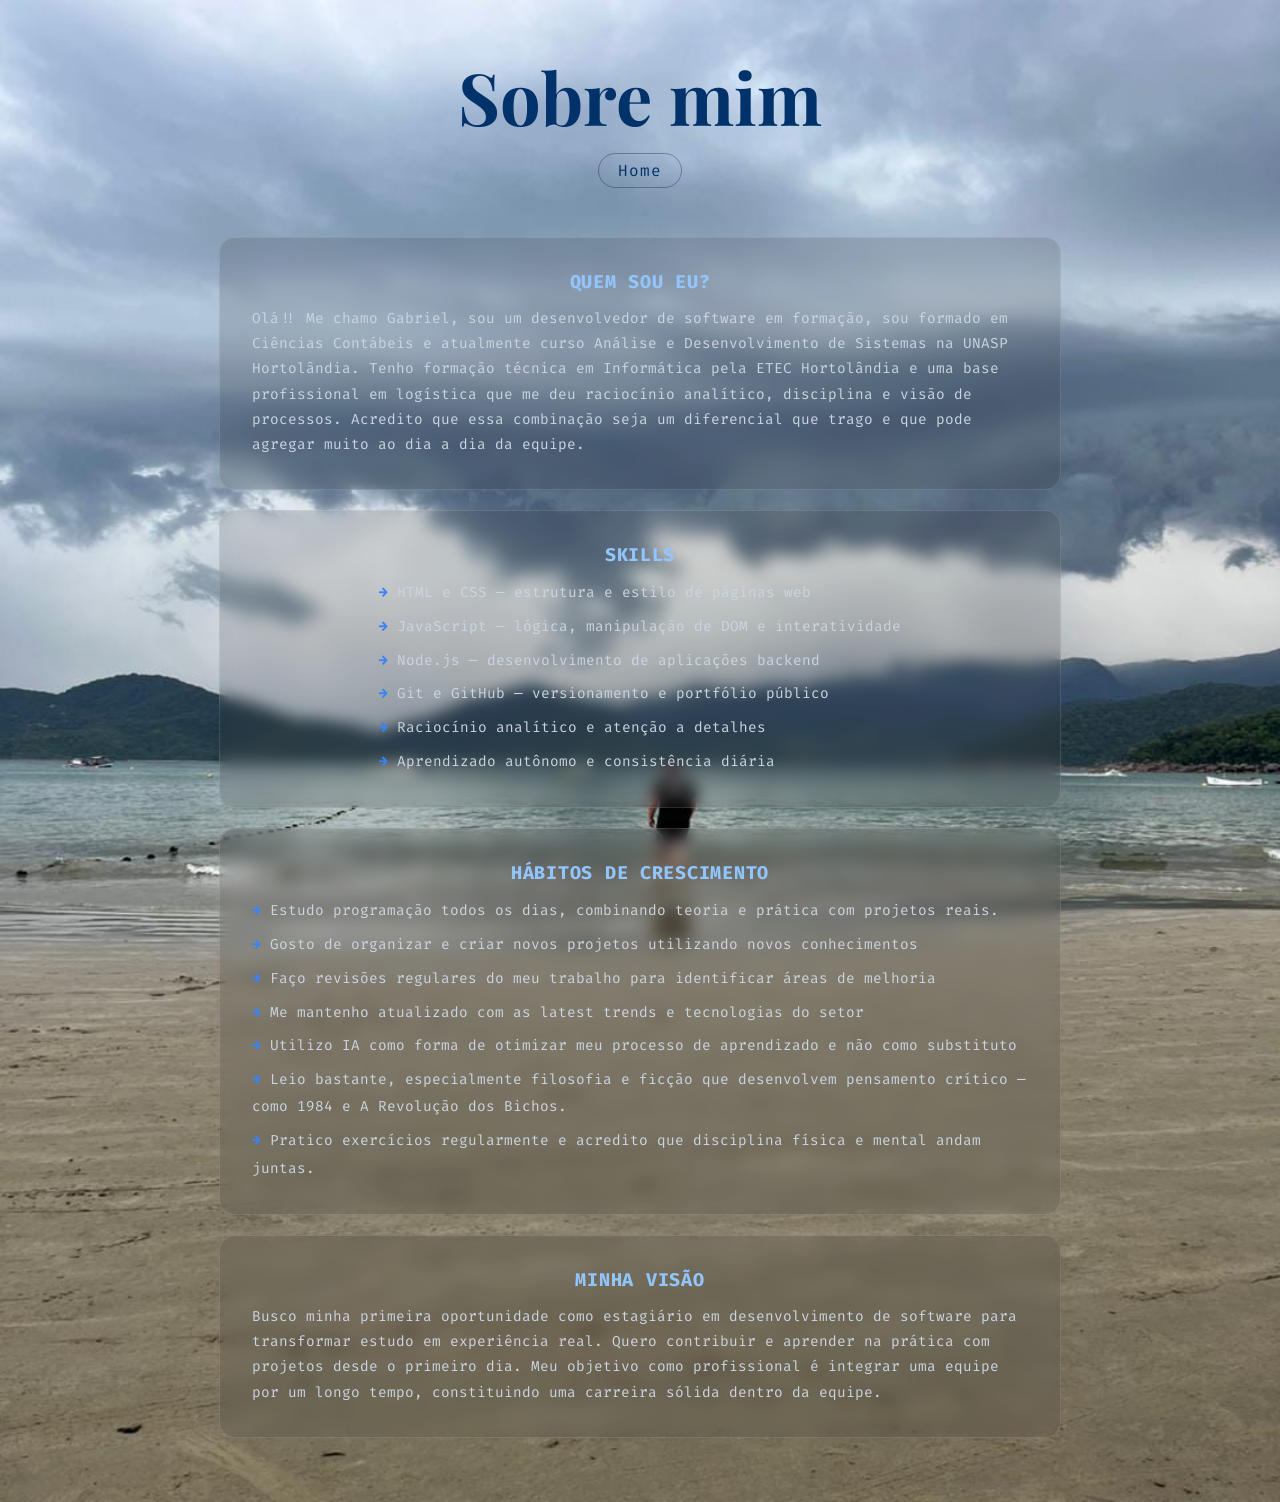
==== sobremim.html @ c9d1682e "Atualizando partes do projeto: sobremim, foto perfil e projetos" ====
<!DOCTYPE html>
<html lang="en">
<head>

    <link rel="preconnect" href="https://fonts.googleapis.com">
    <link rel="preconnect" href="https://fonts.gstatic.com" crossorigin>
    
    <meta charset="UTF-8">
    <meta name="viewport" content="width=device-width, initial-scale=1.0">
    <title>Sobre mim</title>
    <link rel="stylesheet" href="styles/sobremim.css">

    <link href="https://fonts.googleapis.com/css2?family=Archivo:ital,wght@0,100..900;1,100..900&family=Asap:ital,wght@0,100..900;1,100..900&family=Fira+Code:wght@300..700&family=Poppins:ital,wght@0,100;0,200;0,300;0,400;0,500;0,600;0,700;0,800;0,900;1,100;1,200;1,300;1,400;1,500;1,600;1,700;1,800;1,900&display=swap" rel="stylesheet">
    <link href="https://fonts.googleapis.com/css2?family=Archivo:ital,wght@0,100..900;1,100..900&family=Asap:ital,wght@0,100..900;1,100..900&family=Cherry+Cream+Soda&family=Fira+Code:wght@300..700&family=Playfair+Display:ital,wght@0,400..9<PASSWORD>;1,4<PASSWORD>..9<PASSWORD>&family=Poppins:ital,wght@<PASSWORD>,<PASSWORD>..9<PASSWORD>;1,<PASSWORD>..9<PASSWORD>&display=swap" rel="stylesheet">

</head>
<body>
    <header>
        <h1>Sobre mim</h1>
        <div>
            <a href="index.html">Home</a>
        </div>
    </header>

<main>
    <div class="sobre-mim">
        <div class="a">
            <h1>Quem sou eu?</h1>
            <p>Olá!! Me chamo Gabriel, sou um desenvolvedor de software em formação, sou formado em Ciências Contábeis e atualmente curso Análise e Desenvolvimento de Sistemas na UNASP Hortolândia. Tenho formação técnica em Informática pela ETEC Hortolândia e uma base profissional em logística que me deu raciocínio analítico, disciplina e visão de processos. Acredito que essa combinação seja um diferencial que trago e que pode agregar muito ao dia a dia da equipe.</p>
        </div>
        <div class="c">
            <h1>Skills</h1>
            <ul>
                <li>HTML e CSS — estrutura e estilo de páginas web</li>
                <li>JavaScript — lógica, manipulação de DOM e interatividade</li>
                <li>Node.js — desenvolvimento de aplicações backend</li>
                <li>Git e GitHub — versionamento e portfólio público</li>
                <li>Raciocínio analítico e atenção a detalhes</li>
                <li>Aprendizado autônomo e consistência diária</li>
            </ul>
        </div>
        <div class="d">
            <h1>Hábitos de crescimento</h1>
            <ul>
                <li>Estudo programação todos os dias, combinando teoria e prática com projetos reais.</li>
                <li>Gosto de organizar e criar novos projetos utilizando novos conhecimentos</li>
                <li>Faço revisões regulares do meu trabalho para identificar áreas de melhoria</li>
                <li>Me mantenho atualizado com as latest trends e tecnologias do setor</li>
                <li>Utilizo IA como forma de otimizar meu processo de aprendizado e não como substituto</li>
                <li>Leio bastante, especialmente filosofia e ficção que desenvolvem pensamento crítico — como 1984 e A Revolução dos Bichos.</li>
                <li>Pratico exercícios regularmente e acredito que disciplina física e mental andam juntas.</li>
            </ul>
        </div>
        <div class="e">
            <h1>Minha visão</h1>
            <p>Busco minha primeira oportunidade como estagiário em desenvolvimento de software para transformar estudo em experiência real. Quero contribuir e aprender na prática com projetos desde o primeiro dia. Meu objetivo como profissional é integrar uma equipe por um longo tempo, constituindo uma carreira sólida dentro da equipe.</p>
        </div>
    </div>
</main>

</body>
</html>
---- styles/sobremim.css ----
*, *::before, *::after {
  box-sizing: border-box;
}

body {
  background-image: url(../assets/images/sobremim.jpeg);
  background-repeat: no-repeat;
  background-size: 100% 100%;
  font-family: 'Fira Code', Tahoma, Geneva, Verdana, sans-serif;
  color: #e5e7eb;
  margin: 0;
  padding: 0;
  width: 100%;
  min-height: 100vh;
  display: flex;
  flex-direction: column;
  align-items: center;
}

header {
  width: 100%;
  max-width: 1100px;
  display: flex;
  flex-direction: column;
  justify-content: center;
  align-items: center;
  padding: 3rem 1.5rem 1.5rem;
  gap: 1rem;
}

header h1 {
  color: #013269;
  font-size: clamp(2.5rem, 8vw, 4.5rem);
  font-weight: bold;
  text-align: center;
  font-family: 'Playfair Display', Georgia, serif;
  margin: 0;
}

header a {
  font-size: 1rem;
  color: #013269;
  text-decoration: none;
  letter-spacing: 0.05em;
  padding: 0.4rem 1.2rem;
  border: 1px solid rgba(0, 0, 0, 0.3);
  border-radius: 999px;
  transition: all 0.25s ease;
}

header a:hover {
  color: #fff;
  background: rgba(147, 197, 253, 0.15);
  border-color: rgba(147, 197, 253, 0.7);
}

main {
  width: 100%;
  max-width: 1100px;
  padding: 2rem 1.5rem 4rem;
}

.sobre-mim {
  display: flex;
  flex-direction: column;
  justify-content: center;
  align-items: center;
  gap: 1.25rem;
  width: 100%;
}

.sobre-mim > div {
  background: rgba(54, 52, 52, 0.162);
  border: 1px solid rgba(255, 255, 255, 0.12);
  border-radius: 16px;
  padding: 2rem;
  width: 80%;
  display: flex;
  flex-direction: column;
  justify-content: center;
  align-items: center;
  gap: 0.75rem;
  backdrop-filter: blur(8px);
  transition: background 0.25s ease, border-color 0.25s ease;
}

.sobre-mim .frase {
  grid-area: frase;
}

.sobre-mim h1 {
  font-size: 1.15rem;
  font-weight: 700;
  letter-spacing: 0.04em;
  color: #93c5fd;
  text-transform: uppercase;
  margin: 0;
}

.sobre-mim p {
  font-size: 0.9rem;
  line-height: 1.75;
  color: #cbd5e1;
  margin: 0;
}

.sobre-mim ul {
  font-size: 0.9rem;
  line-height: 1.9;
  color: #cbd5e1;
  list-style: none;
  padding: 0;
  margin: 0;
  display: flex;
  flex-direction: column;
  gap: 0.4rem;
}

.sobre-mim ul li::before {
  content: '→ ';
  color: #3b82f6;
  font-weight: bold;
}

.frase {
  grid-column: 1 / -1;
  text-align: center;
  border-color: rgba(55, 120, 200, 0.3) !important;
  padding: 2.5rem !important;
}

.frase h1 {
  font-size: 1rem !important;
  margin-bottom: 0.75rem;
}

.frase p {
  font-family: 'Playfair Display', Georgia, serif;
  font-size: clamp(1rem, 2.5vw, 1.3rem) !important;
  font-style: italic;
  color: #e2e8f0 !important;
  max-width: 700px;
  margin: 0 auto;
}

@media (max-width: 768px) {
  .sobre-mim {
    grid-template-columns: 1fr;
    grid-template-areas:
      "foto"
      "quem"
      "visao"
      "skills"
      "habitos"
      "frase";
  }

  .sobre-mim .b {
    min-height: 260px;
  }

  .frase {
    grid-column: 1 / -1;
  }
}
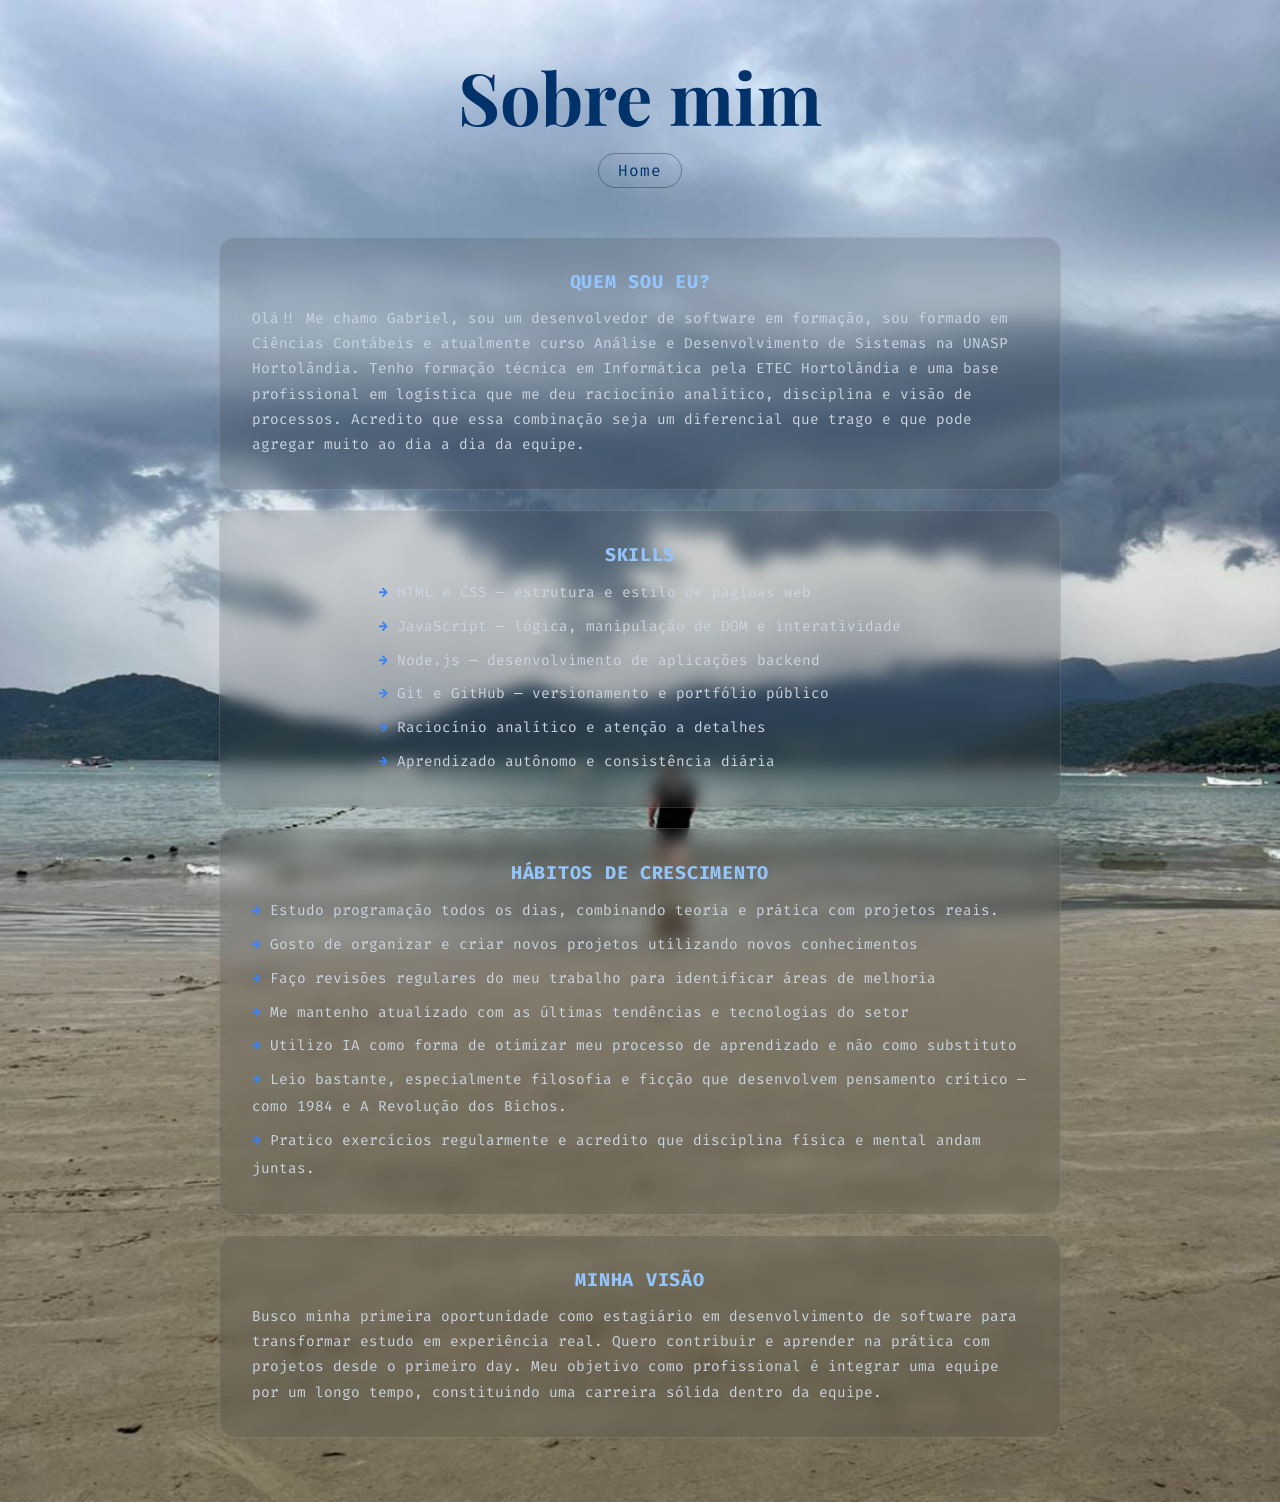
==== commit 224d21a5: "Consertando bugs do antigo gabriel e otimizando os commits, abrindo espaço para uma atualização no s" ====
--- a/sobremim.html
+++ b/sobremim.html
@@ -1,17 +1,17 @@
 <!DOCTYPE html>
-<html lang="en">
+<html lang="pt-BR">
 <head>
+    <meta charset="UTF-8">
 
     <link rel="preconnect" href="https://fonts.googleapis.com">
     <link rel="preconnect" href="https://fonts.gstatic.com" crossorigin>
     
-    <meta charset="UTF-8">
     <meta name="viewport" content="width=device-width, initial-scale=1.0">
     <title>Sobre mim</title>
     <link rel="stylesheet" href="styles/sobremim.css">
 
     <link href="https://fonts.googleapis.com/css2?family=Archivo:ital,wght@0,100..900;1,100..900&family=Asap:ital,wght@0,100..900;1,100..900&family=Fira+Code:wght@300..700&family=Poppins:ital,wght@0,100;0,200;0,300;0,400;0,500;0,600;0,700;0,800;0,900;1,100;1,200;1,300;1,400;1,500;1,600;1,700;1,800;1,900&display=swap" rel="stylesheet">
-    <link href="https://fonts.googleapis.com/css2?family=Archivo:ital,wght@0,100..900;1,100..900&family=Asap:ital,wght@0,100..900;1,100..900&family=Cherry+Cream+Soda&family=Fira+Code:wght@300..700&family=Playfair+Display:ital,wght@0,400..9<PASSWORD>;1,4<PASSWORD>..9<PASSWORD>&family=Poppins:ital,wght@<PASSWORD>,<PASSWORD>..9<PASSWORD>;1,<PASSWORD>..9<PASSWORD>&display=swap" rel="stylesheet">
+    <link href="https://fonts.googleapis.com/css2?family=Archivo:ital,wght@0,100..900;1,100..900&family=Asap:ital,wght@0,100..900;1,100..900&family=Cherry+Cream+Soda&family=Fira+Code:wght@300..700&family=Playfair+Display:ital,wght@0,400..900;1,400..900&family=Poppins:ital,wght@0,100;0,200;0,300;0,400;0,500;0,600;0,700;0,800;0,900;1,100;1,200;1,300;1,400;1,500;1,600;1,700;1,800;1,900&display=swap" rel="stylesheet">
 
 </head>
 <body>
@@ -25,11 +25,11 @@
 <main>
     <div class="sobre-mim">
         <div class="a">
-            <h1>Quem sou eu?</h1>
+            <h2 class="titulo-secao-sobremim">Quem sou eu?</h2>
             <p>Olá!! Me chamo Gabriel, sou um desenvolvedor de software em formação, sou formado em Ciências Contábeis e atualmente curso Análise e Desenvolvimento de Sistemas na UNASP Hortolândia. Tenho formação técnica em Informática pela ETEC Hortolândia e uma base profissional em logística que me deu raciocínio analítico, disciplina e visão de processos. Acredito que essa combinação seja um diferencial que trago e que pode agregar muito ao dia a dia da equipe.</p>
         </div>
         <div class="c">
-            <h1>Skills</h1>
+            <h2 class="titulo-secao-sobremim">Skills</h2>
             <ul>
                 <li>HTML e CSS — estrutura e estilo de páginas web</li>
                 <li>JavaScript — lógica, manipulação de DOM e interatividade</li>
@@ -40,20 +40,20 @@
             </ul>
         </div>
         <div class="d">
-            <h1>Hábitos de crescimento</h1>
+            <h2 class="titulo-secao-sobremim">Hábitos de crescimento</h2>
             <ul>
                 <li>Estudo programação todos os dias, combinando teoria e prática com projetos reais.</li>
                 <li>Gosto de organizar e criar novos projetos utilizando novos conhecimentos</li>
                 <li>Faço revisões regulares do meu trabalho para identificar áreas de melhoria</li>
-                <li>Me mantenho atualizado com as latest trends e tecnologias do setor</li>
+                <li>Me mantenho atualizado com as últimas tendências e tecnologias do setor</li>
                 <li>Utilizo IA como forma de otimizar meu processo de aprendizado e não como substituto</li>
                 <li>Leio bastante, especialmente filosofia e ficção que desenvolvem pensamento crítico — como 1984 e A Revolução dos Bichos.</li>
                 <li>Pratico exercícios regularmente e acredito que disciplina física e mental andam juntas.</li>
             </ul>
         </div>
         <div class="e">
-            <h1>Minha visão</h1>
-            <p>Busco minha primeira oportunidade como estagiário em desenvolvimento de software para transformar estudo em experiência real. Quero contribuir e aprender na prática com projetos desde o primeiro dia. Meu objetivo como profissional é integrar uma equipe por um longo tempo, constituindo uma carreira sólida dentro da equipe.</p>
+            <h2 class="titulo-secao-sobremim">Minha visão</h2>
+            <p>Busco minha primeira oportunidade como estagiário em desenvolvimento de software para transformar estudo em experiência real. Quero contribuir e aprender na prática com projetos desde o primeiro day. Meu objetivo como profissional é integrar uma equipe por um longo tempo, constituindo uma carreira sólida dentro da equipe.</p>
         </div>
     </div>
 </main>
--- a/styles/sobremim.css
+++ b/styles/sobremim.css
@@ -84,11 +84,7 @@
   transition: background 0.25s ease, border-color 0.25s ease;
 }
 
-.sobre-mim .frase {
-  grid-area: frase;
-}
-
-.sobre-mim h1 {
+.titulo-secao-sobremim {
   font-size: 1.15rem;
   font-weight: 700;
   letter-spacing: 0.04em;
@@ -122,18 +118,6 @@
   font-weight: bold;
 }
 
-.frase {
-  grid-column: 1 / -1;
-  text-align: center;
-  border-color: rgba(55, 120, 200, 0.3) !important;
-  padding: 2.5rem !important;
-}
-
-.frase h1 {
-  font-size: 1rem !important;
-  margin-bottom: 0.75rem;
-}
-
 .frase p {
   font-family: 'Playfair Display', Georgia, serif;
   font-size: clamp(1rem, 2.5vw, 1.3rem) !important;
@@ -144,22 +128,12 @@
 }
 
 @media (max-width: 768px) {
-  .sobre-mim {
-    grid-template-columns: 1fr;
-    grid-template-areas:
-      "foto"
-      "quem"
-      "visao"
-      "skills"
-      "habitos"
-      "frase";
+  .sobre-mim > div {
+    width: 100%;
+    padding: 1.5rem;
   }
 
-  .sobre-mim .b {
-    min-height: 260px;
-  }
-
-  .frase {
-    grid-column: 1 / -1;
+  .frase p {
+    font-size: clamp(0.9rem, 2.5vw, 1.1rem) !important;
   }
 }
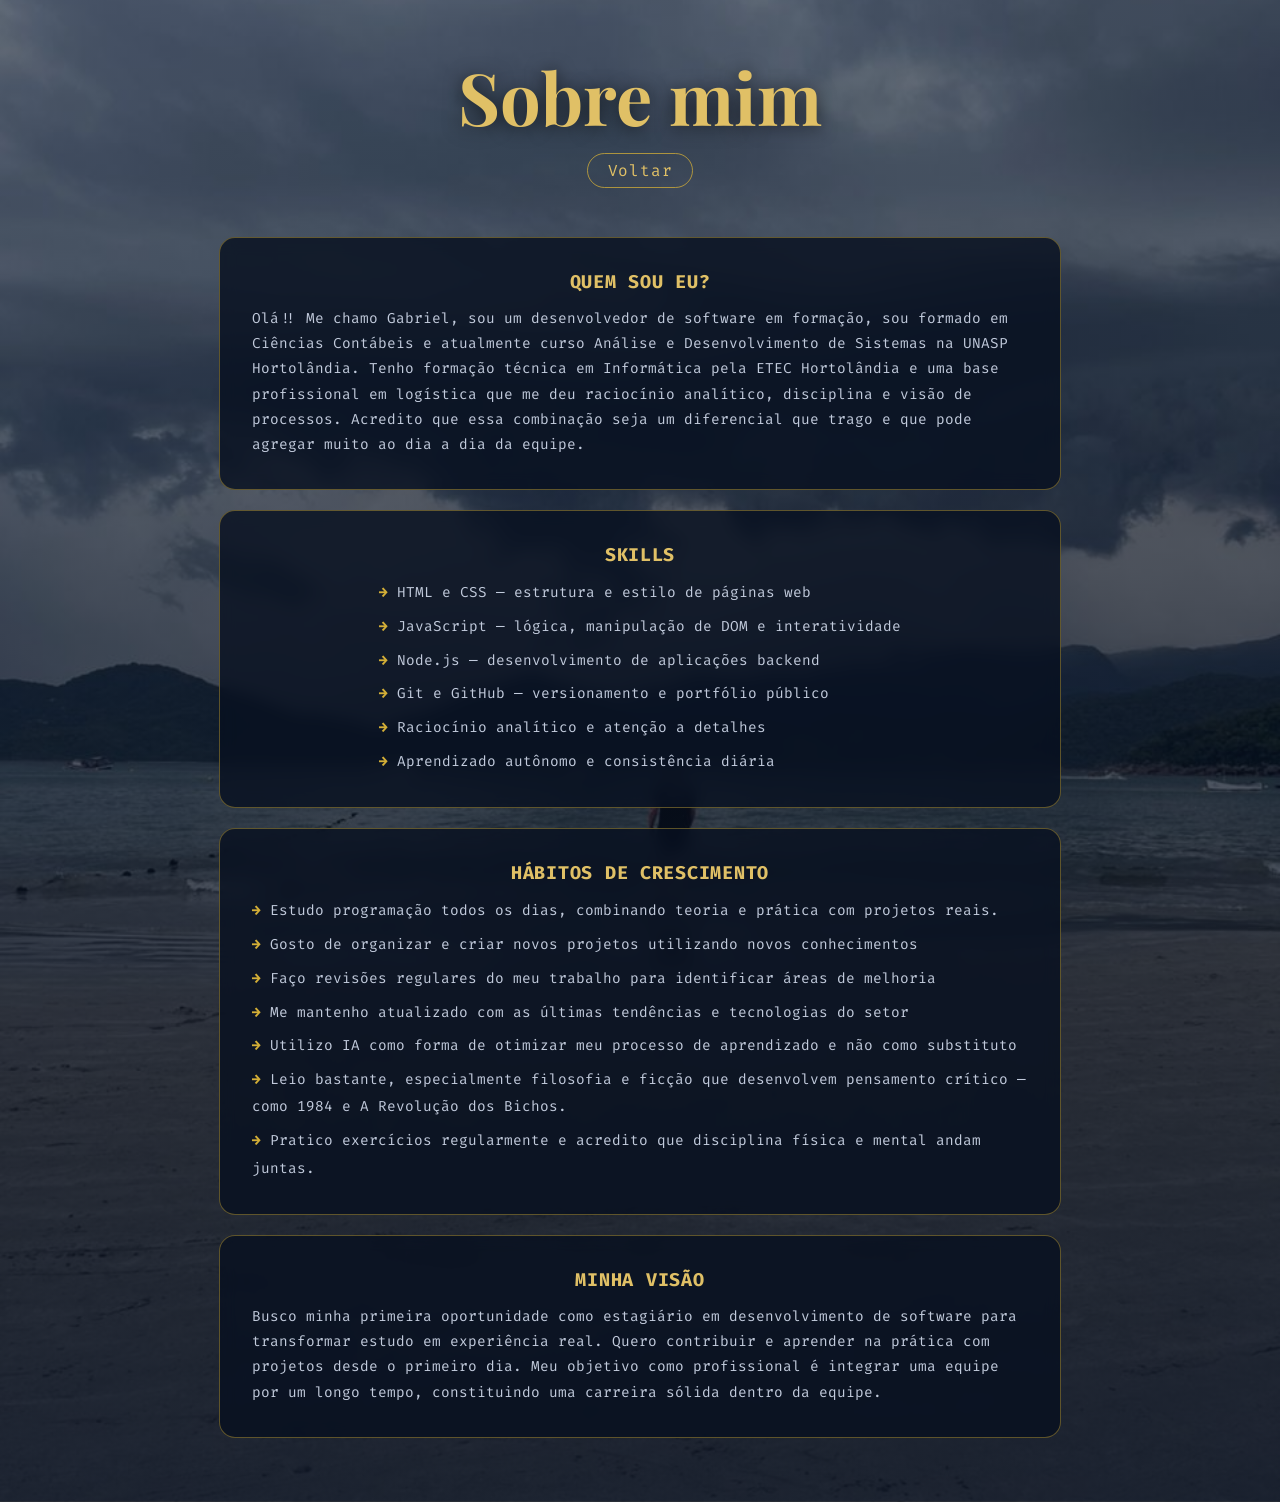
==== commit ae9284e0: "Atualizando mais bugs e pedindo para IA melhorar as cores e criar variáveis para elas" ====
--- a/sobremim.html
+++ b/sobremim.html
@@ -1,62 +1,61 @@
-<!DOCTYPE html>
-<html lang="pt-BR">
-<head>
-    <meta charset="UTF-8">
-
-    <link rel="preconnect" href="https://fonts.googleapis.com">
-    <link rel="preconnect" href="https://fonts.gstatic.com" crossorigin>
-    
-    <meta name="viewport" content="width=device-width, initial-scale=1.0">
-    <title>Sobre mim</title>
-    <link rel="stylesheet" href="styles/sobremim.css">
-
-    <link href="https://fonts.googleapis.com/css2?family=Archivo:ital,wght@0,100..900;1,100..900&family=Asap:ital,wght@0,100..900;1,100..900&family=Fira+Code:wght@300..700&family=Poppins:ital,wght@0,100;0,200;0,300;0,400;0,500;0,600;0,700;0,800;0,900;1,100;1,200;1,300;1,400;1,500;1,600;1,700;1,800;1,900&display=swap" rel="stylesheet">
-    <link href="https://fonts.googleapis.com/css2?family=Archivo:ital,wght@0,100..900;1,100..900&family=Asap:ital,wght@0,100..900;1,100..900&family=Cherry+Cream+Soda&family=Fira+Code:wght@300..700&family=Playfair+Display:ital,wght@0,400..900;1,400..900&family=Poppins:ital,wght@0,100;0,200;0,300;0,400;0,500;0,600;0,700;0,800;0,900;1,100;1,200;1,300;1,400;1,500;1,600;1,700;1,800;1,900&display=swap" rel="stylesheet">
-
-</head>
-<body>
-    <header>
-        <h1>Sobre mim</h1>
-        <div>
-            <a href="index.html">Home</a>
-        </div>
-    </header>
-
-<main>
-    <div class="sobre-mim">
-        <div class="a">
-            <h2 class="titulo-secao-sobremim">Quem sou eu?</h2>
-            <p>Olá!! Me chamo Gabriel, sou um desenvolvedor de software em formação, sou formado em Ciências Contábeis e atualmente curso Análise e Desenvolvimento de Sistemas na UNASP Hortolândia. Tenho formação técnica em Informática pela ETEC Hortolândia e uma base profissional em logística que me deu raciocínio analítico, disciplina e visão de processos. Acredito que essa combinação seja um diferencial que trago e que pode agregar muito ao dia a dia da equipe.</p>
-        </div>
-        <div class="c">
-            <h2 class="titulo-secao-sobremim">Skills</h2>
-            <ul>
-                <li>HTML e CSS — estrutura e estilo de páginas web</li>
-                <li>JavaScript — lógica, manipulação de DOM e interatividade</li>
-                <li>Node.js — desenvolvimento de aplicações backend</li>
-                <li>Git e GitHub — versionamento e portfólio público</li>
-                <li>Raciocínio analítico e atenção a detalhes</li>
-                <li>Aprendizado autônomo e consistência diária</li>
-            </ul>
-        </div>
-        <div class="d">
-            <h2 class="titulo-secao-sobremim">Hábitos de crescimento</h2>
-            <ul>
-                <li>Estudo programação todos os dias, combinando teoria e prática com projetos reais.</li>
-                <li>Gosto de organizar e criar novos projetos utilizando novos conhecimentos</li>
-                <li>Faço revisões regulares do meu trabalho para identificar áreas de melhoria</li>
-                <li>Me mantenho atualizado com as últimas tendências e tecnologias do setor</li>
-                <li>Utilizo IA como forma de otimizar meu processo de aprendizado e não como substituto</li>
-                <li>Leio bastante, especialmente filosofia e ficção que desenvolvem pensamento crítico — como 1984 e A Revolução dos Bichos.</li>
-                <li>Pratico exercícios regularmente e acredito que disciplina física e mental andam juntas.</li>
-            </ul>
-        </div>
-        <div class="e">
-            <h2 class="titulo-secao-sobremim">Minha visão</h2>
-            <p>Busco minha primeira oportunidade como estagiário em desenvolvimento de software para transformar estudo em experiência real. Quero contribuir e aprender na prática com projetos desde o primeiro day. Meu objetivo como profissional é integrar uma equipe por um longo tempo, constituindo uma carreira sólida dentro da equipe.</p>
-        </div>
-    </div>
-</main>
-
-</body>
-</html>+<!DOCTYPE html>
+<html lang="pt-BR">
+<head>
+    <meta charset="UTF-8">
+
+    <link rel="preconnect" href="https://fonts.googleapis.com">
+    <link rel="preconnect" href="https://fonts.gstatic.com" crossorigin>
+    
+    <meta name="viewport" content="width=device-width, initial-scale=1.0">
+    <title>Sobre mim</title>
+    <link rel="stylesheet" href="styles/sobremim.css">
+
+    <link href="https://fonts.googleapis.com/css2?family=Fira+Code:wght@300..700&family=Playfair+Display:ital,wght@0,400..900;1,400..900&display=swap" rel="stylesheet">
+
+</head>
+<body>
+    <header>
+        <h1>Sobre mim</h1>
+        <div>
+            <a href="index.html">Voltar</a>
+        </div>
+    </header>
+
+<main>
+    <div class="sobre-mim">
+        <div class="a">
+            <h2 class="titulo-secao-sobremim">Quem sou eu?</h2>
+            <p>Olá!! Me chamo Gabriel, sou um desenvolvedor de software em formação, sou formado em Ciências Contábeis e atualmente curso Análise e Desenvolvimento de Sistemas na UNASP Hortolândia. Tenho formação técnica em Informática pela ETEC Hortolândia e uma base profissional em logística que me deu raciocínio analítico, disciplina e visão de processos. Acredito que essa combinação seja um diferencial que trago e que pode agregar muito ao dia a dia da equipe.</p>
+        </div>
+        <div class="c">
+            <h2 class="titulo-secao-sobremim">Skills</h2>
+            <ul>
+                <li>HTML e CSS — estrutura e estilo de páginas web</li>
+                <li>JavaScript — lógica, manipulação de DOM e interatividade</li>
+                <li>Node.js — desenvolvimento de aplicações backend</li>
+                <li>Git e GitHub — versionamento e portfólio público</li>
+                <li>Raciocínio analítico e atenção a detalhes</li>
+                <li>Aprendizado autônomo e consistência diária</li>
+            </ul>
+        </div>
+        <div class="d">
+            <h2 class="titulo-secao-sobremim">Hábitos de crescimento</h2>
+            <ul>
+                <li>Estudo programação todos os dias, combinando teoria e prática com projetos reais.</li>
+                <li>Gosto de organizar e criar novos projetos utilizando novos conhecimentos</li>
+                <li>Faço revisões regulares do meu trabalho para identificar áreas de melhoria</li>
+                <li>Me mantenho atualizado com as últimas tendências e tecnologias do setor</li>
+                <li>Utilizo IA como forma de otimizar meu processo de aprendizado e não como substituto</li>
+                <li>Leio bastante, especialmente filosofia e ficção que desenvolvem pensamento crítico — como 1984 e A Revolução dos Bichos.</li>
+                <li>Pratico exercícios regularmente e acredito que disciplina física e mental andam juntas.</li>
+            </ul>
+        </div>
+        <div class="e">
+            <h2 class="titulo-secao-sobremim">Minha visão</h2>
+            <p>Busco minha primeira oportunidade como estagiário em desenvolvimento de software para transformar estudo em experiência real. Quero contribuir e aprender na prática com projetos desde o primeiro dia. Meu objetivo como profissional é integrar uma equipe por um longo tempo, constituindo uma carreira sólida dentro da equipe.</p>
+        </div>
+    </div>
+</main>
+
+</body>
+</html>
--- a/styles/sobremim.css
+++ b/styles/sobremim.css
@@ -1,139 +1,135 @@
-*, *::before, *::after {
-  box-sizing: border-box;
-}
-
-body {
-  background-image: url(../assets/images/sobremim.jpeg);
-  background-repeat: no-repeat;
-  background-size: 100% 100%;
-  font-family: 'Fira Code', Tahoma, Geneva, Verdana, sans-serif;
-  color: #e5e7eb;
-  margin: 0;
-  padding: 0;
-  width: 100%;
-  min-height: 100vh;
-  display: flex;
-  flex-direction: column;
-  align-items: center;
-}
-
-header {
-  width: 100%;
-  max-width: 1100px;
-  display: flex;
-  flex-direction: column;
-  justify-content: center;
-  align-items: center;
-  padding: 3rem 1.5rem 1.5rem;
-  gap: 1rem;
-}
-
-header h1 {
-  color: #013269;
-  font-size: clamp(2.5rem, 8vw, 4.5rem);
-  font-weight: bold;
-  text-align: center;
-  font-family: 'Playfair Display', Georgia, serif;
-  margin: 0;
-}
-
-header a {
-  font-size: 1rem;
-  color: #013269;
-  text-decoration: none;
-  letter-spacing: 0.05em;
-  padding: 0.4rem 1.2rem;
-  border: 1px solid rgba(0, 0, 0, 0.3);
-  border-radius: 999px;
-  transition: all 0.25s ease;
-}
-
-header a:hover {
-  color: #fff;
-  background: rgba(147, 197, 253, 0.15);
-  border-color: rgba(147, 197, 253, 0.7);
-}
-
-main {
-  width: 100%;
-  max-width: 1100px;
-  padding: 2rem 1.5rem 4rem;
-}
-
-.sobre-mim {
-  display: flex;
-  flex-direction: column;
-  justify-content: center;
-  align-items: center;
-  gap: 1.25rem;
-  width: 100%;
-}
-
-.sobre-mim > div {
-  background: rgba(54, 52, 52, 0.162);
-  border: 1px solid rgba(255, 255, 255, 0.12);
-  border-radius: 16px;
-  padding: 2rem;
-  width: 80%;
-  display: flex;
-  flex-direction: column;
-  justify-content: center;
-  align-items: center;
-  gap: 0.75rem;
-  backdrop-filter: blur(8px);
-  transition: background 0.25s ease, border-color 0.25s ease;
-}
-
-.titulo-secao-sobremim {
-  font-size: 1.15rem;
-  font-weight: 700;
-  letter-spacing: 0.04em;
-  color: #93c5fd;
-  text-transform: uppercase;
-  margin: 0;
-}
-
-.sobre-mim p {
-  font-size: 0.9rem;
-  line-height: 1.75;
-  color: #cbd5e1;
-  margin: 0;
-}
-
-.sobre-mim ul {
-  font-size: 0.9rem;
-  line-height: 1.9;
-  color: #cbd5e1;
-  list-style: none;
-  padding: 0;
-  margin: 0;
-  display: flex;
-  flex-direction: column;
-  gap: 0.4rem;
-}
-
-.sobre-mim ul li::before {
-  content: '→ ';
-  color: #3b82f6;
-  font-weight: bold;
-}
-
-.frase p {
-  font-family: 'Playfair Display', Georgia, serif;
-  font-size: clamp(1rem, 2.5vw, 1.3rem) !important;
-  font-style: italic;
-  color: #e2e8f0 !important;
-  max-width: 700px;
-  margin: 0 auto;
-}
-
-@media (max-width: 768px) {
-  .sobre-mim > div {
-    width: 100%;
-    padding: 1.5rem;
-  }
-
-  .frase p {
-    font-size: clamp(0.9rem, 2.5vw, 1.1rem) !important;
-  }
-}+@import url(variables.css);
+
+*, *::before, *::after {
+  box-sizing: border-box;
+}
+
+body {
+  background-color: var(--navy-950);
+  background-image: linear-gradient(rgba(6, 11, 22, 0.58), rgba(10, 20, 40, 0.84)), url(../assets/images/sobremim.jpeg);
+  background-repeat: no-repeat;
+  background-size: cover;
+  background-position: center;
+  font-family: 'Fira Code', Tahoma, Geneva, Verdana, sans-serif;
+  color: var(--text);
+  margin: 0;
+  padding: 0;
+  width: 100%;
+  min-height: 100vh;
+  display: flex;
+  flex-direction: column;
+  align-items: center;
+}
+
+header {
+  width: 100%;
+  max-width: 1100px;
+  display: flex;
+  flex-direction: column;
+  justify-content: center;
+  align-items: center;
+  padding: 3rem 1.5rem 1.5rem;
+  gap: 1rem;
+}
+
+header h1 {
+  color: var(--gold-400);
+  text-shadow: 0 2px 18px rgba(0, 0, 0, 0.6);
+  font-size: clamp(2.5rem, 8vw, 4.5rem);
+  font-weight: bold;
+  text-align: center;
+  font-family: 'Playfair Display', Georgia, serif;
+  margin: 0;
+}
+
+header a {
+  font-size: 1rem;
+  color: var(--gold-400);
+  text-decoration: none;
+  letter-spacing: 0.05em;
+  padding: 0.4rem 1.2rem;
+  border: 1px solid var(--border-gold-strong);
+  border-radius: 999px;
+  transition: all 0.25s ease;
+}
+
+header a:hover {
+  color: var(--navy-950);
+  background: var(--gold-500);
+  border-color: var(--gold-500);
+}
+
+main {
+  width: 100%;
+  max-width: 1100px;
+  padding: 2rem 1.5rem 4rem;
+}
+
+.sobre-mim {
+  display: flex;
+  flex-direction: column;
+  justify-content: center;
+  align-items: center;
+  gap: 1.25rem;
+  width: 100%;
+}
+
+.sobre-mim > div {
+  background: var(--surface-strong);
+  border: 1px solid var(--border-gold);
+  border-radius: 16px;
+  padding: 2rem;
+  width: 80%;
+  display: flex;
+  flex-direction: column;
+  justify-content: center;
+  align-items: center;
+  gap: 0.75rem;
+  backdrop-filter: blur(8px);
+  transition: background 0.25s ease, border-color 0.25s ease;
+}
+
+.sobre-mim > div:hover {
+  border-color: var(--border-gold-strong);
+}
+
+.titulo-secao-sobremim {
+  font-size: 1.15rem;
+  font-weight: 700;
+  letter-spacing: 0.04em;
+  color: var(--gold-400);
+  text-transform: uppercase;
+  margin: 0;
+}
+
+.sobre-mim p {
+  font-size: 0.9rem;
+  line-height: 1.75;
+  color: var(--text-muted);
+  margin: 0;
+}
+
+.sobre-mim ul {
+  font-size: 0.9rem;
+  line-height: 1.9;
+  color: var(--text-muted);
+  list-style: none;
+  padding: 0;
+  margin: 0;
+  display: flex;
+  flex-direction: column;
+  gap: 0.4rem;
+}
+
+.sobre-mim ul li::before {
+  content: '→ ';
+  color: var(--gold-500);
+  font-weight: bold;
+}
+
+@media (max-width: 768px) {
+  .sobre-mim > div {
+    width: 100%;
+    padding: 1.5rem;
+  }
+}
